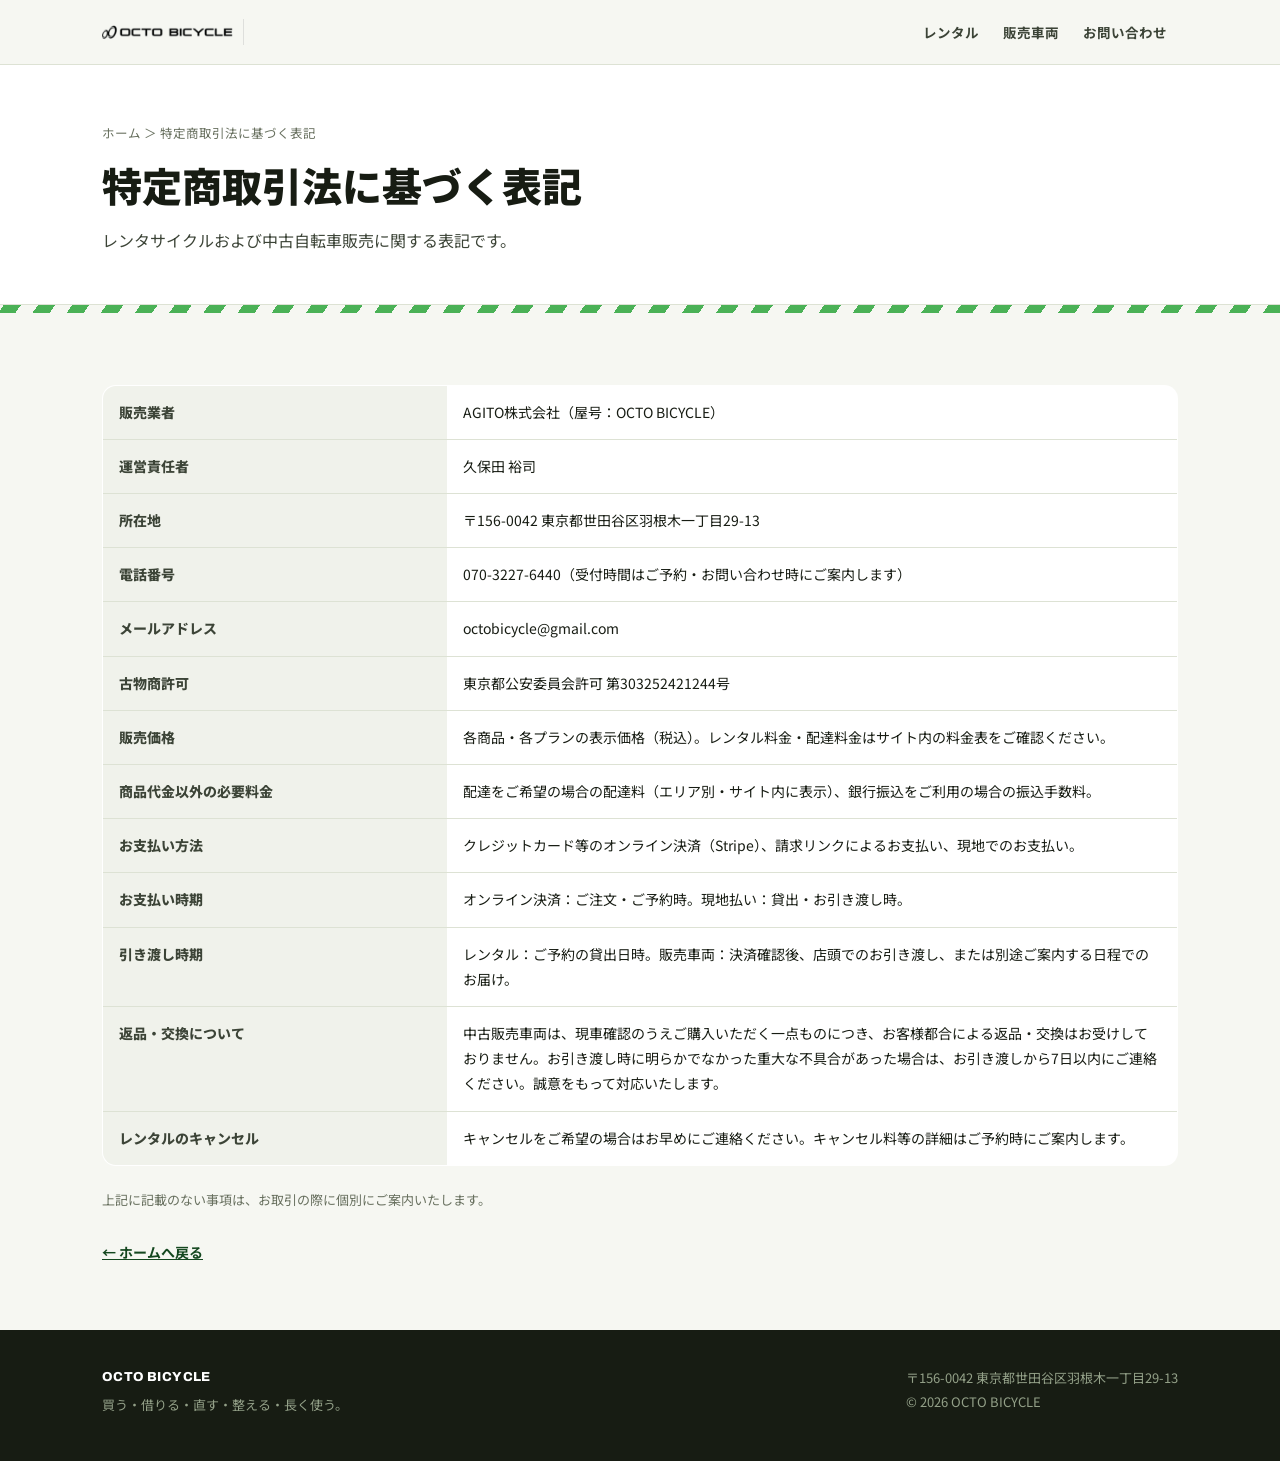
==== tokushoho.html @ 24c38749 "Add files via upload" ====
<!DOCTYPE html>
<html lang="ja">
<head>
<meta charset="UTF-8">
<meta name="viewport" content="width=device-width, initial-scale=1.0">
<meta name="robots" content="noindex">
<title>特定商取引法に基づく表記｜OCTO BICYCLE</title>
<link rel="canonical" href="https://octobicycle.com/tokushoho.html">
<link rel="icon" href="images/favicon.png">
<link rel="preconnect" href="https://fonts.googleapis.com">
<link rel="preconnect" href="https://fonts.gstatic.com" crossorigin>
<link href="https://fonts.googleapis.com/css2?family=Archivo:ital,wdth,wght@0,75..125,400..900;1,75..125,400..900&family=Noto+Sans+JP:wght@400;700;900&display=swap" rel="stylesheet">
<link rel="stylesheet" href="css/style.css">
</head>
<body>

<header class="site">
  <div class="container site-inner">
    <a class="brand" href="index.html"><img src="images/logo-black.png" alt="OCTO BICYCLE" style="height:26px;width:auto"></a>
    <nav class="main static-nav">
      <a href="index.html#rental">レンタル</a>
      <a href="index.html#usedbikes">販売車両</a>
      <a href="index.html#contact">お問い合わせ</a>
    </nav>
  </div>
</header>

<section class="page-hero">
  <div class="container">
    <p class="crumb"><a href="index.html">ホーム</a> ＞ 特定商取引法に基づく表記</p>
    <h1>特定商取引法に基づく表記</h1>
    <p class="page-lead">レンタサイクルおよび中古自転車販売に関する表記です。</p>
  </div>
</section>

<div class="stripe" aria-hidden="true"></div>

<main class="page-body">
  <div class="container">
    <table class="legal-table">
      <tr><th>販売業者</th><td>AGITO株式会社（屋号：OCTO BICYCLE）</td></tr>
      <tr><th>運営責任者</th><td>久保田 裕司</td></tr>
      <tr><th>所在地</th><td>〒156-0042 東京都世田谷区羽根木一丁目29-13</td></tr>
      <tr><th>電話番号</th><td>070-3227-6440（受付時間はご予約・お問い合わせ時にご案内します）</td></tr>
      <tr><th>メールアドレス</th><td>octobicycle@gmail.com</td></tr>
      <tr><th>古物商許可</th><td>東京都公安委員会許可 第303252421244号</td></tr>
      <tr><th>販売価格</th><td>各商品・各プランの表示価格（税込）。レンタル料金・配達料金はサイト内の料金表をご確認ください。</td></tr>
      <tr><th>商品代金以外の必要料金</th><td>配達をご希望の場合の配達料（エリア別・サイト内に表示）、銀行振込をご利用の場合の振込手数料。</td></tr>
      <tr><th>お支払い方法</th><td>クレジットカード等のオンライン決済（Stripe）、請求リンクによるお支払い、現地でのお支払い。</td></tr>
      <tr><th>お支払い時期</th><td>オンライン決済：ご注文・ご予約時。現地払い：貸出・お引き渡し時。</td></tr>
      <tr><th>引き渡し時期</th><td>レンタル：ご予約の貸出日時。販売車両：決済確認後、店頭でのお引き渡し、または別途ご案内する日程でのお届け。</td></tr>
      <tr><th>返品・交換について</th><td>中古販売車両は、現車確認のうえご購入いただく一点ものにつき、お客様都合による返品・交換はお受けしておりません。お引き渡し時に明らかでなかった重大な不具合があった場合は、お引き渡しから7日以内にご連絡ください。誠意をもって対応いたします。</td></tr>
      <tr><th>レンタルのキャンセル</th><td>キャンセルをご希望の場合はお早めにご連絡ください。キャンセル料等の詳細はご予約時にご案内します。</td></tr>
    </table>
    <p style="margin-top:22px;font-size:13px;color:#68705F">上記に記載のない事項は、お取引の際に個別にご案内いたします。</p>
    <p class="related" style="margin-top:28px"><a href="index.html">← ホームへ戻る</a></p>
  </div>
</main>

<footer class="site">
  <div class="container foot-inner">
    <div>
      <b>OCTO BICYCLE</b>
      <p class="tag">買う・借りる・直す・整える・長く使う。</p>
    </div>
    <p>〒156-0042 東京都世田谷区羽根木一丁目29-13<br>© 2026 OCTO BICYCLE</p>
  </div>
</footer>
</body>
</html>
---- css/style.css ----
/* =========================================================
   OCTO BICYCLE — style.css
   トーン：倉庫発の自転車屋。紙のような明るい地に、車体のグリーン。
========================================================= */
:root{
  --paper:#F6F7F2;
  --ink:#171C13;
  --ink-soft:#3C4437;
  --muted:#68705F;
  --green:#2CA53B;        /* ブランドグリーン（車体色由来） */
  --green-deep:#14471F;
  --green-pale:#E4F2E0;
  --line:#DDE2D4;
  --white:#FFFFFF;
  --radius:14px;
  --shadow:0 10px 30px rgba(20,40,20,.10);
  --font-latin:"Archivo",sans-serif;
  --font-jp:"Noto Sans JP","Noto Sans KR","Noto Sans SC",sans-serif;
}
*{margin:0;padding:0;box-sizing:border-box}
html{scroll-behavior:smooth}
@media (prefers-reduced-motion:reduce){html{scroll-behavior:auto}*{transition:none!important;animation:none!important}}
body{
  font-family:var(--font-jp);
  overflow-x:clip;
  color:var(--ink);
  background:var(--paper);
  line-height:1.85;
  -webkit-font-smoothing:antialiased;
}
img{display:block;max-width:100%;height:auto}
a{color:inherit}
.container{max-width:1120px;margin:0 auto;padding:0 22px}
section[id],#booking{scroll-margin-top:84px}

/* ---- 見出し（和文メイン＋欧文サブ） ---- */
.sec{padding:88px 0}
.sec-head{margin-bottom:44px}
.sec-head .disp{
  font-family:var(--font-latin);font-weight:800;font-stretch:120%;text-transform:uppercase;
  font-size:clamp(34px,6vw,62px);line-height:1.02;letter-spacing:.01em;color:var(--ink);
}
.sec-head h2{
  display:inline-block;font-size:15px;font-weight:900;color:var(--green-deep);
  margin-top:12px;padding-left:34px;position:relative;
}
.sec-head h2::before{
  content:"";position:absolute;left:0;top:50%;width:26px;height:3px;background:var(--green);
}
#pricing .sec-head .disp,#contact .sec-head .disp{color:#fff}
#pricing .sec-head h2{color:#8FE79A}
#contact .sec-head h2{color:#B7EFAF}

/* ---- ストライプ（倉庫の路面標示モチーフ） ---- */
.stripe{
  height:8px;
  background:repeating-linear-gradient(-55deg,var(--green) 0 14px,transparent 14px 28px);
  opacity:.85;
}

/* ================= ヘッダー ================= */
header.site{
  position:sticky;top:0;z-index:50;
  background:rgba(246,247,242,.92);backdrop-filter:blur(10px);
  border-bottom:1px solid var(--line);
  transition:background .25s ease, border-color .25s ease, box-shadow .25s ease;
}
body.home header.site.at-top{
  background:transparent;border-color:transparent;backdrop-filter:none;
}
@media (min-width:861px){
  body.home header.site.at-top nav.main a{color:#EAEFE4}
  body.home header.site.at-top nav.main a:hover{background:rgba(255,255,255,.14);color:#fff}
}
body.home header.site.at-top .lang{background:rgba(20,26,16,.4);border-color:rgba(255,255,255,.25)}
body.home header.site.at-top .lang-btn{color:#D9E2D2}
body.home header.site.at-top .lang-btn.is-active{background:#fff;color:var(--ink)}
body.home header.site.at-top #burger{background:rgba(20,26,16,.4);border-color:rgba(255,255,255,.3);color:#fff}
header.site.scrolled{box-shadow:0 6px 24px rgba(20,30,15,.08)}
.site-inner{display:flex;align-items:center;gap:14px;min-height:64px;padding-top:6px;padding-bottom:6px;flex-wrap:nowrap;min-width:0}
.brand{display:flex;align-items:center;gap:10px;text-decoration:none}
.brand img{height:30px;width:auto}
.brand .logo-w{display:none}
body.home header.site.at-top .brand .logo-b{display:none}
body.home header.site.at-top .brand .logo-w{display:block}
.brand b{
  font-family:var(--font-latin);font-weight:800;font-stretch:90%;
  font-size:17px;letter-spacing:.03em;
}
nav.main{margin-left:auto;display:flex;gap:4px}
nav.main a{
  text-decoration:none;font-size:13.5px;font-weight:700;color:var(--ink-soft);
  padding:8px 11px;border-radius:8px;
}
nav.main a:hover{background:var(--green-pale);color:var(--green-deep)}
.lang{display:flex;gap:2px;border:1px solid var(--line);border-radius:8px;padding:2px;background:var(--white)}
.lang-btn{
  border:0;background:transparent;font:inherit;font-size:12px;font-weight:700;
  padding:4px 8px;border-radius:6px;cursor:pointer;color:var(--muted);
}
.lang-btn.is-active{background:var(--ink);color:var(--white)}
#burger{display:none;margin-left:auto;border:1px solid var(--line);background:var(--white);border-radius:8px;width:40px;height:40px;font-size:18px;cursor:pointer}

/* ================= ヒーロー（写真全面） ================= */
#hero{
  position:relative;overflow:hidden;color:#fff;
  background:url("../images/hero.jpg") center 40%/cover no-repeat #10140D;
}
.hero-video{
  position:absolute;inset:0;width:100%;height:100%;object-fit:cover;z-index:0;
}
.hero-shade{
  position:absolute;inset:0;z-index:1;
  background:linear-gradient(100deg, rgba(10,14,8,.88) 0%, rgba(10,14,8,.56) 46%, rgba(10,14,8,.24) 100%);
}
#hero .hero-inner,#hero .trust{position:relative;z-index:2}
#hero .hero-inner{
  padding:118px 0 128px;max-width:1120px;margin:0 auto;
  animation:heroUp .7s ease both;
}
@keyframes heroUp{from{opacity:0;transform:translateY(16px)}to{opacity:1;transform:none}}
.hero-kicker{
  display:inline-block;font-size:13.5px;font-weight:800;color:#D6F5CF;
  border:1px solid rgba(214,245,207,.5);border-radius:999px;padding:6px 16px;margin-bottom:22px;
  backdrop-filter:blur(3px);background:rgba(20,40,20,.25);
}
#hero h1{
  font-size:clamp(38px,6.2vw,68px);font-weight:900;line-height:1.18;letter-spacing:.01em;
  text-shadow:0 2px 24px rgba(0,0,0,.45);
}
#hero h1 .l2{color:#6FE07A}
.hero-lead{margin:22px 0 32px;max-width:33em;color:#E4EBDD;font-size:16.5px;text-shadow:0 1px 12px rgba(0,0,0,.5)}
.btn-hero-ghost{background:transparent;color:#fff;border-color:#fff}
.btn-hero-ghost:hover{background:rgba(255,255,255,.14)}
.hero-stats{display:flex;gap:14px;margin-top:40px;flex-wrap:wrap}
.stat{
  border:1px solid rgba(255,255,255,.28);border-radius:12px;padding:12px 20px;
  background:rgba(16,22,12,.35);backdrop-filter:blur(4px);min-width:150px;
}
.stat b{
  display:block;font-family:var(--font-latin);font-weight:800;font-stretch:110%;
  font-size:22px;color:#8FE79A;line-height:1.2;
}
.stat span{font-size:12px;color:#CFDAC6;font-weight:700}
.hero-actions{display:flex;gap:12px;flex-wrap:wrap}
.btn{
  display:inline-block;text-decoration:none;font-weight:800;font-size:15px;
  padding:14px 26px;border-radius:10px;border:2px solid var(--ink);
  transition:transform .12s ease, background .12s ease;
}
.btn:active{transform:translateY(1px)}
.btn-primary{background:var(--ink);color:var(--white)}
.btn-primary:hover{background:var(--green-deep);border-color:var(--green-deep)}
.btn-ghost{background:transparent;color:var(--ink)}
.btn-ghost:hover{background:var(--white)}

/* ---- 予約チケット（レンタルタグ風） ---- */
.ticket{
  display:flex;filter:drop-shadow(0 14px 34px rgba(20,40,20,.18));
  width:100%;
}
.ticket-main{
  flex:1;background:var(--white);border-radius:var(--radius) 0 0 var(--radius);
  overflow:hidden;min-width:0;
}
.ticket-head{
  background:var(--ink);color:var(--white);padding:16px 22px 14px;
  display:flex;flex-direction:column;gap:2px;
}
.ticket-label{
  font-family:var(--font-latin);font-weight:800;font-stretch:115%;
  font-size:11px;letter-spacing:.34em;color:#8FE79A;text-transform:uppercase;
}
.ticket-head b{font-size:18px;font-weight:900}
.ticket-head .ticket-sub{font-size:12px;color:#BFCBB6}
.ticket-stub{
  width:64px;flex:none;background:var(--green);border-radius:0 var(--radius) var(--radius) 0;
  position:relative;display:flex;flex-direction:column;align-items:center;justify-content:space-between;
  padding:20px 0;
  border-left:2px dashed rgba(255,255,255,.75);
  -webkit-mask:radial-gradient(circle 9px at 0 0, transparent 8px, #000 9px) 0 0/100% 100% no-repeat,
               radial-gradient(circle 9px at 0 100%, transparent 8px, #000 9px) 0 0/100% 100% no-repeat;
  -webkit-mask-composite:source-in;
          mask:radial-gradient(circle 9px at 0 0, transparent 8px, #000 9px) intersect,
               radial-gradient(circle 9px at 0 100%, transparent 8px, #000 9px);
}
.stub-text{
  writing-mode:vertical-rl;font-family:var(--font-latin);font-weight:800;font-stretch:112%;
  font-size:11px;letter-spacing:.28em;color:#0E3A16;text-transform:uppercase;white-space:nowrap;
}
.stub-code{
  width:26px;height:64px;
  background:repeating-linear-gradient(0deg,#0E3A16 0 2px,transparent 2px 5px,#0E3A16 5px 6px,transparent 6px 9px);
  opacity:.9;
}
.ticket-body{padding:20px 22px 22px;display:grid;gap:14px}
.field label{display:block;font-size:12px;font-weight:800;color:var(--muted);margin-bottom:5px}
.field select,.field input[type=date],.field input[type=number]{
  width:100%;min-width:0;font:inherit;font-size:16px;padding:10px 12px;min-height:46px;
  border:1.5px solid var(--line);border-radius:9px;background:var(--paper);color:var(--ink);
  -webkit-appearance:none;appearance:none;
}
.field input[type=date]{display:block;text-align:left}
.field select:focus,.field input:focus{outline:2px solid var(--green);outline-offset:1px}
.field-row{display:grid;grid-template-columns:1fr 1fr;gap:12px}
.check{display:flex;gap:9px;align-items:flex-start;font-size:13px;color:var(--ink-soft)}
.check input{margin-top:4px;accent-color:var(--green)}
.ticket-total{
  display:flex;justify-content:space-between;align-items:baseline;
  border-top:2px dashed var(--line);padding-top:14px;
}
.ticket-total .lbl{font-size:13px;font-weight:800;color:var(--muted)}
.ticket-total .amt{font-family:var(--font-latin);font-size:30px;font-weight:800}
.hint{font-size:12.5px;color:var(--green-deep);background:var(--green-pale);border-radius:8px;padding:7px 11px}
.ticket-main .btn{width:100%;text-align:center;border-color:var(--green);background:var(--green);color:#fff;cursor:pointer;font-family:inherit}
.ticket-main .btn:hover{background:var(--green-deep);border-color:var(--green-deep)}
.ticket-main .btn.pay{background:var(--white);color:var(--green-deep)}
.ticket-note{font-size:12px;color:var(--muted);text-align:center}

/* ---- トラストバー ---- */
.trust{position:relative;border-top:1px solid rgba(255,255,255,.18);background:rgba(12,16,10,.45);backdrop-filter:blur(6px)}
.trust-inner{display:flex;gap:28px;align-items:center;justify-content:center;padding:13px 0;flex-wrap:wrap}
.trust-inner a{font-size:13.5px;font-weight:700;color:#E7EEE0;text-decoration:none;display:flex;gap:7px;align-items:center}
.trust-inner a:hover{color:#8FE79A}
.trust-inner svg{width:17px;height:17px}

/* ================= マーキー ================= */
.marquee{
  overflow:hidden;background:var(--ink);border-bottom:1px solid #232B1D;
  padding:13px 0;
}
.marquee-track{
  display:flex;width:max-content;animation:mq 28s linear infinite;
  font-family:var(--font-latin);font-weight:800;font-stretch:115%;
  font-size:15px;letter-spacing:.22em;color:#5F6C55;text-transform:uppercase;white-space:nowrap;
}
@keyframes mq{to{transform:translateX(-50%)}}
@media (prefers-reduced-motion:reduce){.marquee-track{animation:none}}

/* ================= セクション交互背景 ================= */
.sec-alt{background:var(--white);border-top:1px solid var(--line);border-bottom:1px solid var(--line)}

/* ================= レンタル ================= */
.rental-grid{display:grid;grid-template-columns:1.05fr .95fr;gap:34px;align-items:start}
.rental-grid .ticket{position:sticky;top:88px;justify-self:stretch;max-width:none}
.bike-cards{display:grid;grid-template-columns:1fr;gap:22px}
.bike-card{
  background:var(--white);border:1px solid var(--line);border-radius:var(--radius);
  overflow:hidden;box-shadow:var(--shadow);
  transition:transform .18s ease, box-shadow .18s ease;
}
.bike-card:hover{transform:translateY(-4px);box-shadow:0 16px 40px rgba(20,40,20,.16)}
.bike-photo{background:#EFF1EA;aspect-ratio:16/8.5;display:flex;align-items:center;justify-content:center}
.bike-photo img{width:100%;height:100%;object-fit:contain;mix-blend-mode:multiply;padding:14px}
.bike-body{padding:22px 24px 26px}
.bike-tag{font-size:12.5px;font-weight:800;color:var(--green-deep);background:var(--green-pale);display:inline-block;border-radius:999px;padding:3px 12px;margin-bottom:9px}
.bike-body h3{font-size:21px;font-weight:900;margin-bottom:7px}
.bike-desc{font-size:14.5px;color:var(--ink-soft)}
.rental-lead{max-width:44em;color:var(--ink-soft);margin-bottom:36px}

/* ================= 料金 ================= */
#pricing{background:var(--ink);color:var(--paper)}
#pricing .sec-head h2{color:var(--white)}
#pricing .sec-head .sub{color:#7ED08A}
.price-common{color:#B9C4AE;font-size:14px;margin-bottom:26px}
.price-grid{display:grid;grid-template-columns:repeat(3,1fr);gap:18px}
.price-cell{
  border:1px solid #33402C;border-radius:var(--radius);padding:26px 24px;background:#1E2618;
}
.price-cell .plan{font-size:14px;font-weight:800;color:#9FB894;margin-bottom:8px}
.price-cell .val{font-family:var(--font-latin);font-size:36px;font-weight:800;color:var(--white);line-height:1.1}
.price-cell .note{font-size:13px;color:#8FA383;margin-top:8px}
.price-cell.hl{border-color:var(--green);background:#203320}
.delivery-box{
  margin-top:26px;border:1.5px dashed #47563E;border-radius:var(--radius);
  padding:18px 22px;display:flex;gap:14px;align-items:flex-start;color:#D7E0CC;font-size:14.5px;
}
.delivery-box svg{width:26px;height:26px;flex:none;color:#7ED08A;margin-top:2px}
.delivery-box b{display:block;color:var(--white);margin-bottom:3px}

/* ================= 事業内容 ================= */
.svc-grid{display:grid;grid-template-columns:1fr 1fr;gap:16px}
.svc{
  background:var(--white);border:1px solid var(--line);border-radius:var(--radius);
  overflow:hidden;display:flex;flex-direction:column;
  transition:transform .18s ease, box-shadow .18s ease, border-color .18s ease;
}
.svc:hover{transform:translateY(-4px);box-shadow:0 16px 40px rgba(20,40,20,.15);border-color:var(--green)}
.svc-photo{position:relative;aspect-ratio:16/8.2;overflow:hidden;background:#E8ECE2}
.svc-photo img{width:100%;height:100%;object-fit:cover;transition:transform .5s ease}
.svc:hover .svc-photo img{transform:scale(1.06)}
.svc-photo::after{
  content:"";position:absolute;inset:0;
  background:linear-gradient(180deg,rgba(10,14,8,.05) 55%,rgba(10,14,8,.55));
}
.svc-num{
  position:absolute;top:12px;left:14px;z-index:2;
  font-family:var(--font-latin);font-weight:800;font-stretch:115%;font-size:13px;
  color:#fff;background:rgba(16,22,12,.55);backdrop-filter:blur(3px);
  border:1px solid rgba(255,255,255,.35);border-radius:8px;padding:3px 9px;letter-spacing:.12em;
}
.svc-latin{
  position:absolute;left:14px;bottom:10px;z-index:2;
  font-family:var(--font-latin);font-weight:800;font-stretch:118%;font-size:14px;
  letter-spacing:.18em;color:#fff;text-transform:uppercase;
  text-shadow:0 1px 10px rgba(0,0,0,.5);
}
.svc-body{padding:18px 22px 20px;display:flex;flex-direction:column;flex:1}
.svc-icon{
  display:inline-flex;width:30px;height:30px;border-radius:9px;background:var(--green-pale);
  color:var(--green-deep);align-items:center;justify-content:center;margin-right:9px;
  vertical-align:-8px;flex:none;
}
.svc-icon svg{width:17px;height:17px}
.svc h3{font-size:17px;font-weight:900;margin-bottom:8px;display:flex;align-items:center}
.svc p{font-size:13.8px;color:var(--ink-soft);line-height:1.85}
.svc .svc-more{margin-top:auto;padding-top:12px}
.svc-closing{
  margin-top:34px;font-size:clamp(16px,2.4vw,20px);font-weight:900;line-height:1.7;
  border-left:5px solid var(--green);padding-left:18px;max-width:38em;
}

/* ================= アクセス ================= */
.access-grid{display:grid;grid-template-columns:1fr 1fr;gap:36px;align-items:start}
.access-info dl{display:grid;grid-template-columns:auto 1fr;gap:8px 18px;font-size:15px}
.access-info dt{font-weight:800;color:var(--muted);white-space:nowrap}
.access-note{margin-top:16px;font-size:14px;color:var(--ink-soft);background:var(--green-pale);border-radius:10px;padding:13px 16px}
.access-info .btn{margin-top:20px;font-size:14px;padding:11px 20px}
.map-wrap{border-radius:var(--radius);overflow:hidden;border:1px solid var(--line);box-shadow:var(--shadow)}
.map-wrap iframe{width:100%;height:340px;border:0;display:block}

/* ================= フォトバンド ================= */
.photo-band{
  position:relative;min-height:320px;display:flex;align-items:center;justify-content:center;
  background:
    linear-gradient(rgba(10,14,8,.62), rgba(10,14,8,.62)),
    url("../images/contact.jpg") center/cover no-repeat fixed #10140D;
  padding:76px 22px;
}
.pb-inner{text-align:center;max-width:760px}
.pb-disp{
  font-family:var(--font-latin);font-weight:800;font-stretch:118%;font-size:13px;
  letter-spacing:.34em;color:#8FE79A;text-transform:uppercase;margin-bottom:14px;
}
.pb-inner h2{
  color:#fff;font-size:clamp(24px,4.4vw,40px);font-weight:900;letter-spacing:.03em;
  text-shadow:0 2px 20px rgba(0,0,0,.5);line-height:1.5;
}
.pb-sub{
  margin-top:14px;color:#D7E0CC;font-size:clamp(13.5px,1.8vw,15.5px);line-height:1.9;
  text-shadow:0 1px 12px rgba(0,0,0,.6);
}
@media (max-width:860px){.photo-band{background-attachment:scroll;min-height:240px;padding:56px 22px}}

/* ================= FAQ ================= */
.faq-item{border-bottom:1px solid var(--line)}
.faq-item summary{
  cursor:pointer;list-style:none;font-weight:800;font-size:15.5px;
  padding:18px 34px 18px 0;position:relative;
}
.faq-item summary::-webkit-details-marker{display:none}
.faq-item summary::after{
  content:"＋";position:absolute;right:4px;top:16px;color:var(--green);font-weight:900;
}
.faq-item[open] summary::after{content:"−"}
.faq-item p{padding:0 0 20px;font-size:14.5px;color:var(--ink-soft);max-width:46em}

/* ================= お問い合わせ ================= */
#contact{
  position:relative;color:#EAF4E4;
  background:
    linear-gradient(100deg, rgba(12,36,18,.92) 0%, rgba(12,36,18,.72) 55%, rgba(12,36,18,.5) 100%),
    url("../images/aboutimg01.jpg") center/cover no-repeat var(--green-deep);
}
#contact .sec-head h2{color:var(--white)}
#contact .sec-head .sub{color:#8FD79A}
.contact-lead{max-width:36em;margin-bottom:26px;color:#CFE5C6}
.contact-actions{display:flex;gap:14px;flex-wrap:wrap;align-items:center}
.contact-actions .btn{border-color:var(--white);background:var(--white);color:var(--green-deep)}
.contact-actions .btn:hover{background:var(--green-pale)}
.contact-mail{font-family:var(--font-latin);font-weight:700;font-size:17px;color:var(--white);text-decoration:none;border-bottom:2px solid rgba(255,255,255,.4)}

/* ================= フッター ================= */
footer.site{background:var(--ink);color:#93A088;padding:34px 0 44px;font-size:13px}
@media (max-width:860px){footer.site{padding-bottom:120px}}
footer .foot-inner{display:flex;justify-content:space-between;gap:18px;flex-wrap:wrap;align-items:center}
footer b{color:var(--white);font-family:var(--font-latin);font-weight:800;letter-spacing:.03em}
footer .tag{margin-top:4px}

/* ---- スマホ固定CTA ---- */
#stickyCta{
  position:fixed;left:0;right:0;bottom:0;z-index:60;
  padding:10px 16px calc(10px + env(safe-area-inset-bottom));
  background:rgba(23,28,19,.96);display:none;justify-content:center;
  transform:translateY(110%);transition:transform .25s ease;
}
@media (max-width:860px){#stickyCta{display:flex}}
#stickyCta.show{transform:translateY(0)}
#stickyCta a{
  display:block;width:100%;max-width:520px;text-align:center;text-decoration:none;
  background:var(--green);color:#fff;font-weight:900;font-size:16px;
  padding:13px;border-radius:10px;
}

/* ================= レスポンシブ ================= */
@media (max-width:960px){
  #hero .hero-inner{padding:84px 0 96px}
  .rental-grid{grid-template-columns:1fr}
  .rental-grid .ticket{position:static}
  .price-grid{grid-template-columns:1fr}
  .access-grid,.svc-grid{grid-template-columns:1fr}
}
@media (max-width:860px){
  nav.main{
    display:none;position:absolute;top:100%;left:0;right:0;flex-direction:column;
    background:rgba(18,23,14,.97);backdrop-filter:blur(8px);
    border-bottom:1px solid #2A331F;padding:10px 18px 16px;gap:2px;
    box-shadow:0 18px 30px rgba(8,12,6,.3);
  }
  nav.main.open{display:flex}
  nav.main a{padding:13px 10px;font-size:15px;color:#E7EEE0!important}
  nav.main a:hover{background:rgba(255,255,255,.1);color:#8FE79A!important}
  #burger{display:block}
  .sec{padding:64px 0}
}


/* ---- スマホ最適化（〜480px）---- */
@media (max-width:480px){
  .container{padding:0 16px}
  .brand img{height:20px}
  .site-inner{gap:8px}
  #burger{width:36px;height:36px;font-size:16px;flex:none}
  .lang{padding:1px;flex:none}
  .lang-btn{font-size:10.5px;padding:4px 6px;letter-spacing:0}
  #hero .hero-inner{padding:64px 0 76px}
  .hero-lead{font-size:15px}
  .btn{padding:13px 20px;font-size:14.5px;width:100%;text-align:center}
  .hero-actions{flex-direction:column}
  .ticket-body{padding:16px 16px 18px;gap:12px}
  .ticket-total .amt{font-size:26px}
  .price-cell .val{font-size:30px}
  .sec{padding:52px 0}
  .sec-head{margin-bottom:28px}
  .svc{padding:18px 16px;gap:12px}
  .svc-icon{width:40px;height:40px}
  .map-wrap iframe{height:280px}
  .access-info dl{grid-template-columns:1fr;gap:2px 0}
  .access-info dt{margin-top:10px}
  .foot-inner{flex-direction:column;align-items:flex-start}
}
@media (max-width:360px){
  .lang-btn{font-size:10px;padding:3px 5px}
  .brand img{height:22px}
}


/* ================= サービス個別ページ ================= */
.page-hero{border-bottom:1px solid var(--line);padding:56px 0 48px;background:var(--white)}
.page-hero .crumb{font-size:12.5px;color:var(--muted);margin-bottom:14px}
.page-hero .crumb a{color:var(--muted);text-decoration:none}
.page-hero .crumb a:hover{color:var(--green-deep)}
.page-hero h1{font-size:clamp(26px,4.6vw,40px);font-weight:900;line-height:1.35}
.page-hero .page-lead{margin-top:14px;max-width:40em;color:var(--ink-soft)}
.page-body{padding:64px 0}
.page-body h2{font-size:clamp(20px,3vw,26px);font-weight:900;margin:52px 0 18px}
.page-body h2:first-child{margin-top:0}
.page-body p{max-width:44em;color:var(--ink-soft)}
.chip-list{display:flex;flex-wrap:wrap;gap:10px;margin:14px 0 6px;padding:0;list-style:none}
.chip-list li{background:var(--green-pale);color:var(--green-deep);font-weight:700;font-size:13.5px;border-radius:999px;padding:6px 15px}
.flow{counter-reset:step;list-style:none;padding:0;margin:18px 0 0;display:grid;gap:12px;max-width:640px}
.flow li{
  counter-increment:step;position:relative;background:var(--white);border:1px solid var(--line);
  border-radius:12px;padding:16px 18px 16px 62px;font-size:14.5px;color:var(--ink-soft);
}
.flow li b{display:block;color:var(--ink);font-size:15.5px;margin-bottom:2px}
.flow li::before{
  content:counter(step);position:absolute;left:16px;top:16px;width:30px;height:30px;
  border-radius:50%;background:var(--ink);color:#fff;font-family:var(--font-latin);
  font-weight:800;display:flex;align-items:center;justify-content:center;font-size:14px;
}
.note-box{
  margin-top:22px;border:1.5px dashed var(--line);border-radius:12px;background:var(--white);
  padding:16px 20px;font-size:13.5px;color:var(--ink-soft);max-width:640px;
}
.page-cta{
  margin-top:56px;background:var(--green-deep);color:#EAF4E4;border-radius:var(--radius);
  padding:34px 30px;
}
.page-cta h2{color:#fff;margin:0 0 8px;font-size:22px}
.page-cta p{color:#CFE5C6;margin-bottom:18px}
.page-cta .btn{border-color:#fff;background:#fff;color:var(--green-deep)}
.related{margin-top:40px;font-size:14px}
.related a{color:var(--green-deep);font-weight:700}
@media (max-width:480px){
  .page-hero{padding:40px 0 36px}
  .page-body{padding:48px 0}
  .page-cta{padding:26px 20px}
}


/* サブページの簡易ナビ（常時表示） */
nav.static-nav{display:flex!important;position:static!important;flex-direction:row!important;
  background:none!important;border:0!important;padding:0!important;margin-left:auto;gap:2px}
@media (max-width:480px){
  nav.static-nav a{font-size:12px;padding:8px 7px}
}

.svc-more{margin-top:9px;font-size:13.5px;font-weight:800}
.svc-more a{color:var(--green-deep);text-decoration:underline;text-underline-offset:3px}
.svc-more a:hover{color:var(--green)}


/* ---- フローティングLINEボタン ---- */
.line-fab{
  position:fixed;right:16px;bottom:22px;z-index:70;
  display:flex;align-items:center;gap:8px;text-decoration:none;
  background:#06C755;color:#fff;font-weight:900;font-size:14px;
  padding:13px 18px;border-radius:999px;
  box-shadow:0 8px 24px rgba(6,120,50,.35);
  transition:transform .12s ease;
}
.line-fab:hover{transform:translateY(-2px)}
.line-fab svg{width:20px;height:20px;flex:none}
@media (max-width:860px){
  .line-fab{bottom:calc(78px + env(safe-area-inset-bottom))}
}
@media (max-width:480px){
  .line-fab{padding:12px 15px;font-size:13px;right:12px}
}
.btn-line{background:#06C755!important;border-color:#06C755!important;color:#fff!important}
.btn-line:hover{background:#05A847!important;border-color:#05A847!important}

.page-cta .btn{margin:5px 10px 5px 0}
@media (max-width:480px){.page-cta .btn{margin:5px 0;width:100%}}

.foot-links{display:flex;gap:18px;flex-wrap:wrap}
.foot-links a{color:#C4D0B8;text-decoration:none;font-weight:700;font-size:13px;border-bottom:1px solid rgba(196,208,184,.35)}
.foot-links a:hover{color:#8FE79A;border-color:#8FE79A}


/* ---- スクロール出現 ---- */
.rv{opacity:0;transform:translateY(22px);transition:opacity .6s ease,transform .6s ease}
.rv.in{opacity:1;transform:none}
.svc-grid.rv .svc{opacity:0;transform:translateY(18px);transition:opacity .5s ease,transform .5s ease}
.svc-grid.rv.in .svc{opacity:1;transform:none}
.svc-grid.rv.in .svc:nth-child(2){transition-delay:.06s}
.svc-grid.rv.in .svc:nth-child(3){transition-delay:.12s}
.svc-grid.rv.in .svc:nth-child(4){transition-delay:.18s}
.svc-grid.rv.in .svc:nth-child(5){transition-delay:.24s}
.svc-grid.rv.in .svc:nth-child(6){transition-delay:.30s}
.svc-grid.rv.in .svc:nth-child(7){transition-delay:.36s}
.svc-grid.rv.in .svc:nth-child(8){transition-delay:.42s}
@media (prefers-reduced-motion:reduce){.rv,.svc-grid.rv .svc{opacity:1;transform:none;transition:none}}

/* ---- 自転車写真ホバーズーム ---- */
.bike-photo{overflow:hidden}
.bike-photo img{transition:transform .45s ease}
.bike-card:hover .bike-photo img{transform:scale(1.05)}

/* ---- チケットのモバイル調整 ---- */
@media (max-width:520px){
  .ticket{flex-direction:column}
  .ticket-main{border-radius:var(--radius) var(--radius) 0 0}
  .ticket-stub{
    width:100%;height:52px;flex-direction:row;padding:0 18px;
    border-left:0;border-top:2px dashed rgba(255,255,255,.75);
    border-radius:0 0 var(--radius) var(--radius);
    -webkit-mask:radial-gradient(circle 9px at 0 0, transparent 8px, #000 9px),
                 radial-gradient(circle 9px at 100% 0, transparent 8px, #000 9px);
    -webkit-mask-composite:source-in;
            mask:radial-gradient(circle 9px at 0 0, transparent 8px, #000 9px) intersect,
                 radial-gradient(circle 9px at 100% 0, transparent 8px, #000 9px);
  }
  .stub-text{writing-mode:horizontal-tb;letter-spacing:.2em;font-size:10px}
  .stub-code{width:44px;height:22px;background:repeating-linear-gradient(90deg,#0E3A16 0 2px,transparent 2px 5px,#0E3A16 5px 6px,transparent 6px 9px)}
  .hero-stats{gap:10px}
  .stat{min-width:0;flex:1;padding:10px 12px}
  .stat b{font-size:16px}
  .stat span{font-size:10.5px}
}

.svc-line{color:#06A24A!important}
@media (max-width:480px){
  .svc-photo{aspect-ratio:16/9}
  .svc-body{padding:16px 16px 18px}
}
/* サービス個別ページ：ヒーロー下の写真 */
.page-photo{max-height:340px;overflow:hidden;border-bottom:1px solid var(--line)}
.page-photo img{width:100%;height:340px;object-fit:cover}
@media (max-width:480px){.page-photo img{height:200px}}

.hint-delivery{background:#FFF4D6;color:#6B5410}

/* ---- 配達料金表 ---- */
.dfee-table{margin-top:14px;display:grid;gap:6px}
.dfee-row{
  display:flex;justify-content:space-between;align-items:baseline;gap:14px;
  border-bottom:1px dashed #3A4830;padding-bottom:6px;font-size:13px;
}
.dfee-wards{color:#C9D6BE;line-height:1.7}
.dfee-wards i{font-style:normal;font-family:var(--font-latin);font-size:10.5px;color:#7E9070;margin-left:2px}
.dfee-price{font-family:var(--font-latin);font-weight:800;color:#8FE79A;white-space:nowrap}

.hint-ok{background:#DFF5DC;color:#1C5B26}

/* ---- 空き状況表示 ---- */
.avail{margin-top:7px;font-size:12.5px;font-weight:800;border-radius:8px;padding:6px 11px}
.avail.checking{background:#EEF1E9;color:#68705F}
.avail.ok{background:#DFF5DC;color:#1C5B26}
.avail.full,.avail.short{background:#FDE2E2;color:#8A1F1F}

.foot-logo{height:26px;width:auto;margin-bottom:8px}
@media (max-width:480px){.brand img{height:22px}}


/* ---- 特徴バー ---- */
.feat-strip{background:var(--white);border-bottom:1px solid var(--line)}
.feat-grid{display:grid;grid-template-columns:repeat(4,1fr);gap:14px;padding:20px 22px}
.feat{display:flex;gap:12px;align-items:center;min-width:0}
.feat-ic{
  flex:none;width:44px;height:44px;border-radius:12px;background:var(--green-pale);
  color:var(--green-deep);display:flex;align-items:center;justify-content:center;
}
.feat-ic svg{width:22px;height:22px}
.feat b{
  display:block;font-family:var(--font-latin);font-weight:800;font-stretch:112%;
  font-size:12px;letter-spacing:.14em;color:var(--ink);
}
.feat span{font-size:12.5px;color:var(--muted);font-weight:700;line-height:1.5}
@media (max-width:960px){.feat-grid{grid-template-columns:1fr 1fr;gap:12px 18px}}
@media (max-width:480px){
  .feat-grid{padding:14px 16px;gap:10px 12px}
  .feat-ic{width:36px;height:36px}
  .feat-ic svg{width:18px;height:18px}
  .feat b{font-size:10.5px;letter-spacing:.1em}
  .feat span{font-size:11px}
}

/* ---- ヒーロー：緑の予約ボタン（参考デザイン準拠） ---- */
.btn-green{background:var(--green)!important;border-color:var(--green)!important;color:#fff!important}
.btn-green:hover{background:var(--green-deep)!important;border-color:var(--green-deep)!important}


/* ================= 販売車両（中古販売） ================= */
.used-grid{display:grid;grid-template-columns:repeat(3,1fr);gap:22px}
.used-card{
  background:var(--white);border:1px solid var(--line);border-radius:var(--radius);
  overflow:hidden;display:flex;flex-direction:column;
  transition:transform .18s ease, box-shadow .18s ease, border-color .18s ease;
}
.used-card:hover{transform:translateY(-4px);box-shadow:0 16px 40px rgba(20,40,20,.15);border-color:var(--green)}
.used-photo{position:relative;aspect-ratio:4/3;background:#EFF1EA;overflow:hidden}
.used-photo img{width:100%;height:100%;object-fit:cover;transition:transform .45s ease}
.used-card:hover .used-photo img{transform:scale(1.05)}
.used-nophoto{width:100%;height:100%;display:flex;align-items:center;justify-content:center;color:#B9C1AE}
.used-nophoto svg{width:64px;height:64px}
.used-badge{
  position:absolute;top:12px;left:12px;font-family:var(--font-latin);
  font-weight:800;font-stretch:112%;font-size:12px;letter-spacing:.12em;
  border-radius:8px;padding:4px 12px;color:#fff;
}
.used-badge.hold{background:#B8860B}
.used-badge.sold{background:#5A6253}
.used-card.is-sold .used-photo img{filter:grayscale(1);opacity:.75}
.used-card.is-sold .used-price{color:var(--muted);text-decoration:line-through}
.used-body{padding:18px 20px 20px;display:flex;flex-direction:column;flex:1}
.used-body h3{font-size:16.5px;font-weight:900;margin-bottom:9px;line-height:1.5}
.used-chips{list-style:none;display:flex;flex-wrap:wrap;gap:6px;padding:0;margin:0 0 10px}
.used-chips li{
  background:var(--green-pale);color:var(--green-deep);font-weight:700;font-size:12px;
  border-radius:999px;padding:3px 11px;
}
.used-desc{font-size:13.5px;color:var(--ink-soft);line-height:1.8}
.used-foot{
  margin-top:auto;padding-top:14px;display:flex;align-items:center;justify-content:space-between;
  gap:10px;flex-wrap:wrap;border-top:1px dashed var(--line);margin-top:14px;
}
.used-price{font-family:var(--font-latin);font-weight:800;font-size:23px;color:var(--ink)}
.used-cta{
  display:inline-block;background:#06C755;color:#fff;font-weight:800;font-size:13px;
  text-decoration:none;border-radius:999px;padding:9px 16px;
}
.used-cta:hover{background:#05A847}
@media (max-width:960px){.used-grid{grid-template-columns:1fr 1fr}}
@media (max-width:640px){.used-grid{grid-template-columns:1fr}}

/* 特商法ページの表 */
.legal-table{width:100%;border-collapse:collapse;margin-top:8px;background:var(--white);
  border:1px solid var(--line);border-radius:var(--radius);overflow:hidden;font-size:14px}
.legal-table th,.legal-table td{border-bottom:1px solid var(--line);padding:14px 16px;
  text-align:left;vertical-align:top;line-height:1.8}
.legal-table th{width:32%;background:#F0F2EB;font-weight:800;color:var(--ink-soft);white-space:nowrap}
.legal-table tr:last-child th,.legal-table tr:last-child td{border-bottom:0}
@media (max-width:560px){
  .legal-table th,.legal-table td{display:block;width:100%}
  .legal-table th{border-bottom:0;padding-bottom:4px}
}
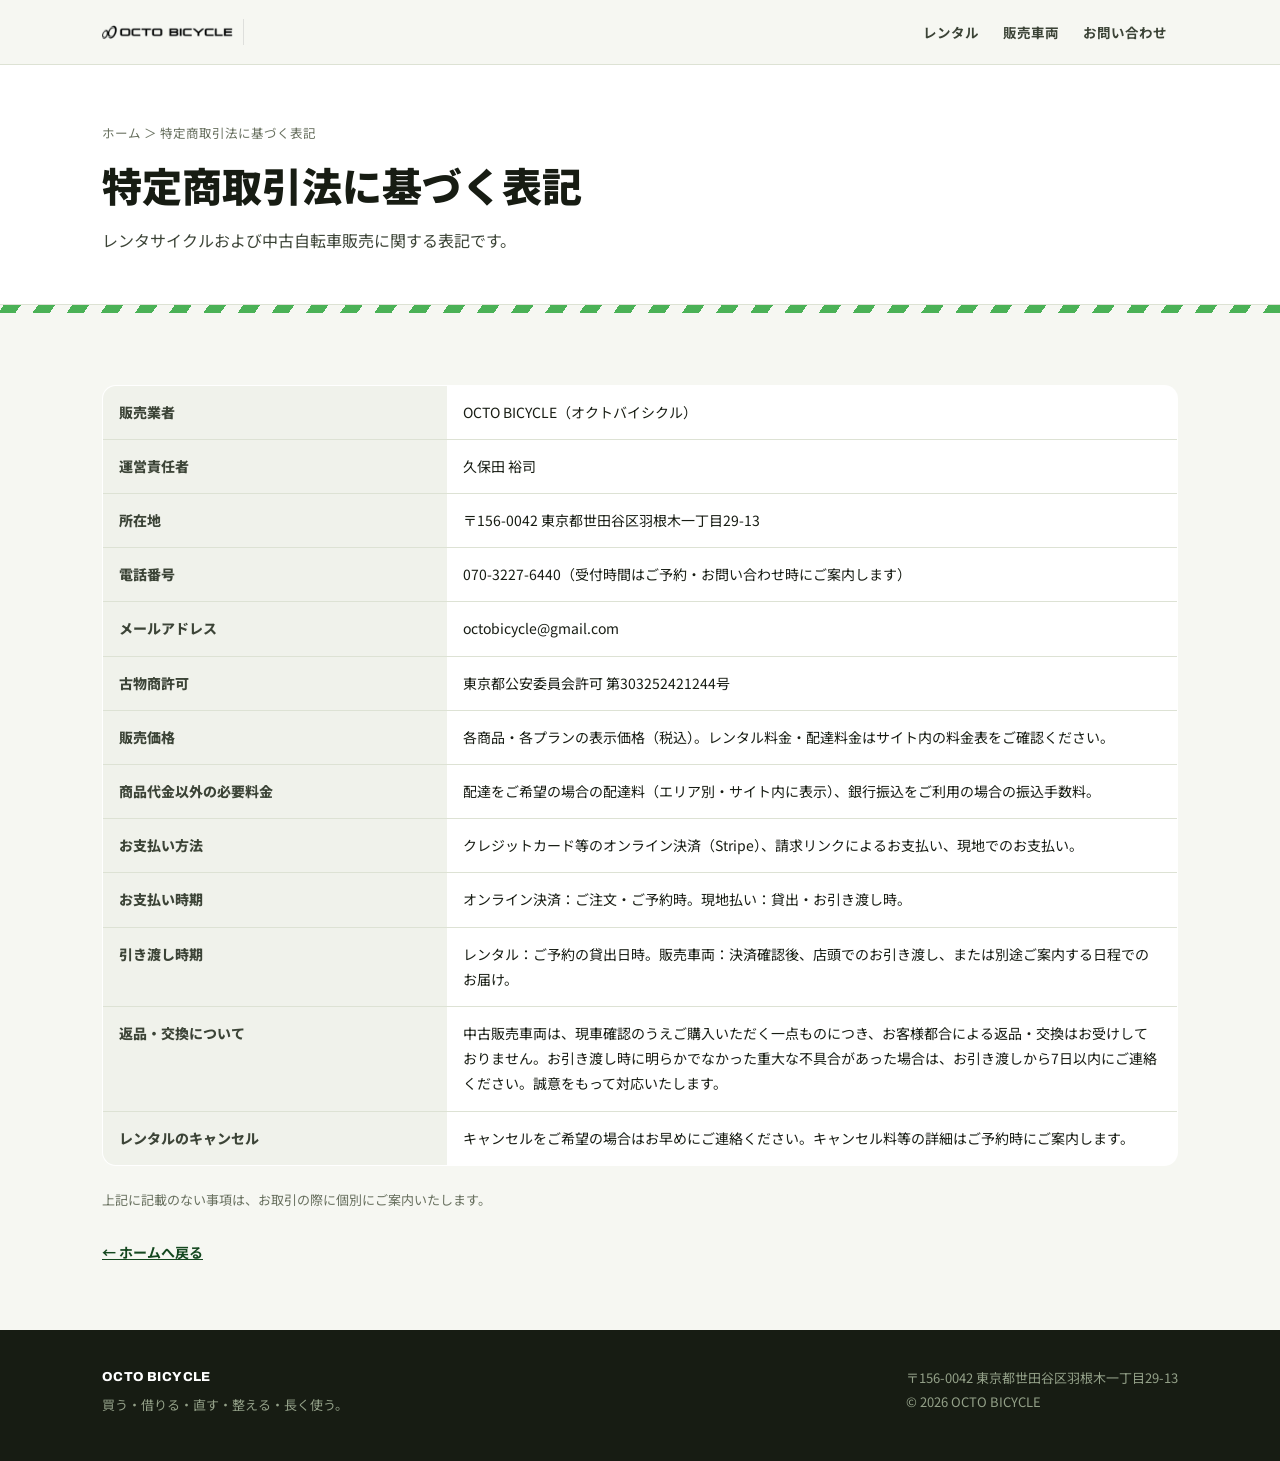
==== commit 5b1ed8e0: "Add files via upload" ====
--- a/tokushoho.html
+++ b/tokushoho.html
@@ -38,7 +38,7 @@
 <main class="page-body">
   <div class="container">
     <table class="legal-table">
-      <tr><th>販売業者</th><td>AGITO株式会社（屋号：OCTO BICYCLE）</td></tr>
+      <tr><th>販売業者</th><td>OCTO BICYCLE（オクトバイシクル）</td></tr>
       <tr><th>運営責任者</th><td>久保田 裕司</td></tr>
       <tr><th>所在地</th><td>〒156-0042 東京都世田谷区羽根木一丁目29-13</td></tr>
       <tr><th>電話番号</th><td>070-3227-6440（受付時間はご予約・お問い合わせ時にご案内します）</td></tr>
--- a/css/style.css
+++ b/css/style.css
@@ -696,3 +696,9 @@
   .legal-table th,.legal-table td{display:block;width:100%}
   .legal-table th{border-bottom:0;padding-bottom:4px}
 }
+
+.used-empty{
+  grid-column:1/-1;background:var(--white);border:1.5px dashed var(--line);border-radius:var(--radius);
+  padding:34px 26px;text-align:center;
+}
+.used-empty p{color:var(--ink-soft);font-size:14.5px;line-height:1.9;max-width:34em;margin:0 auto 16px}
